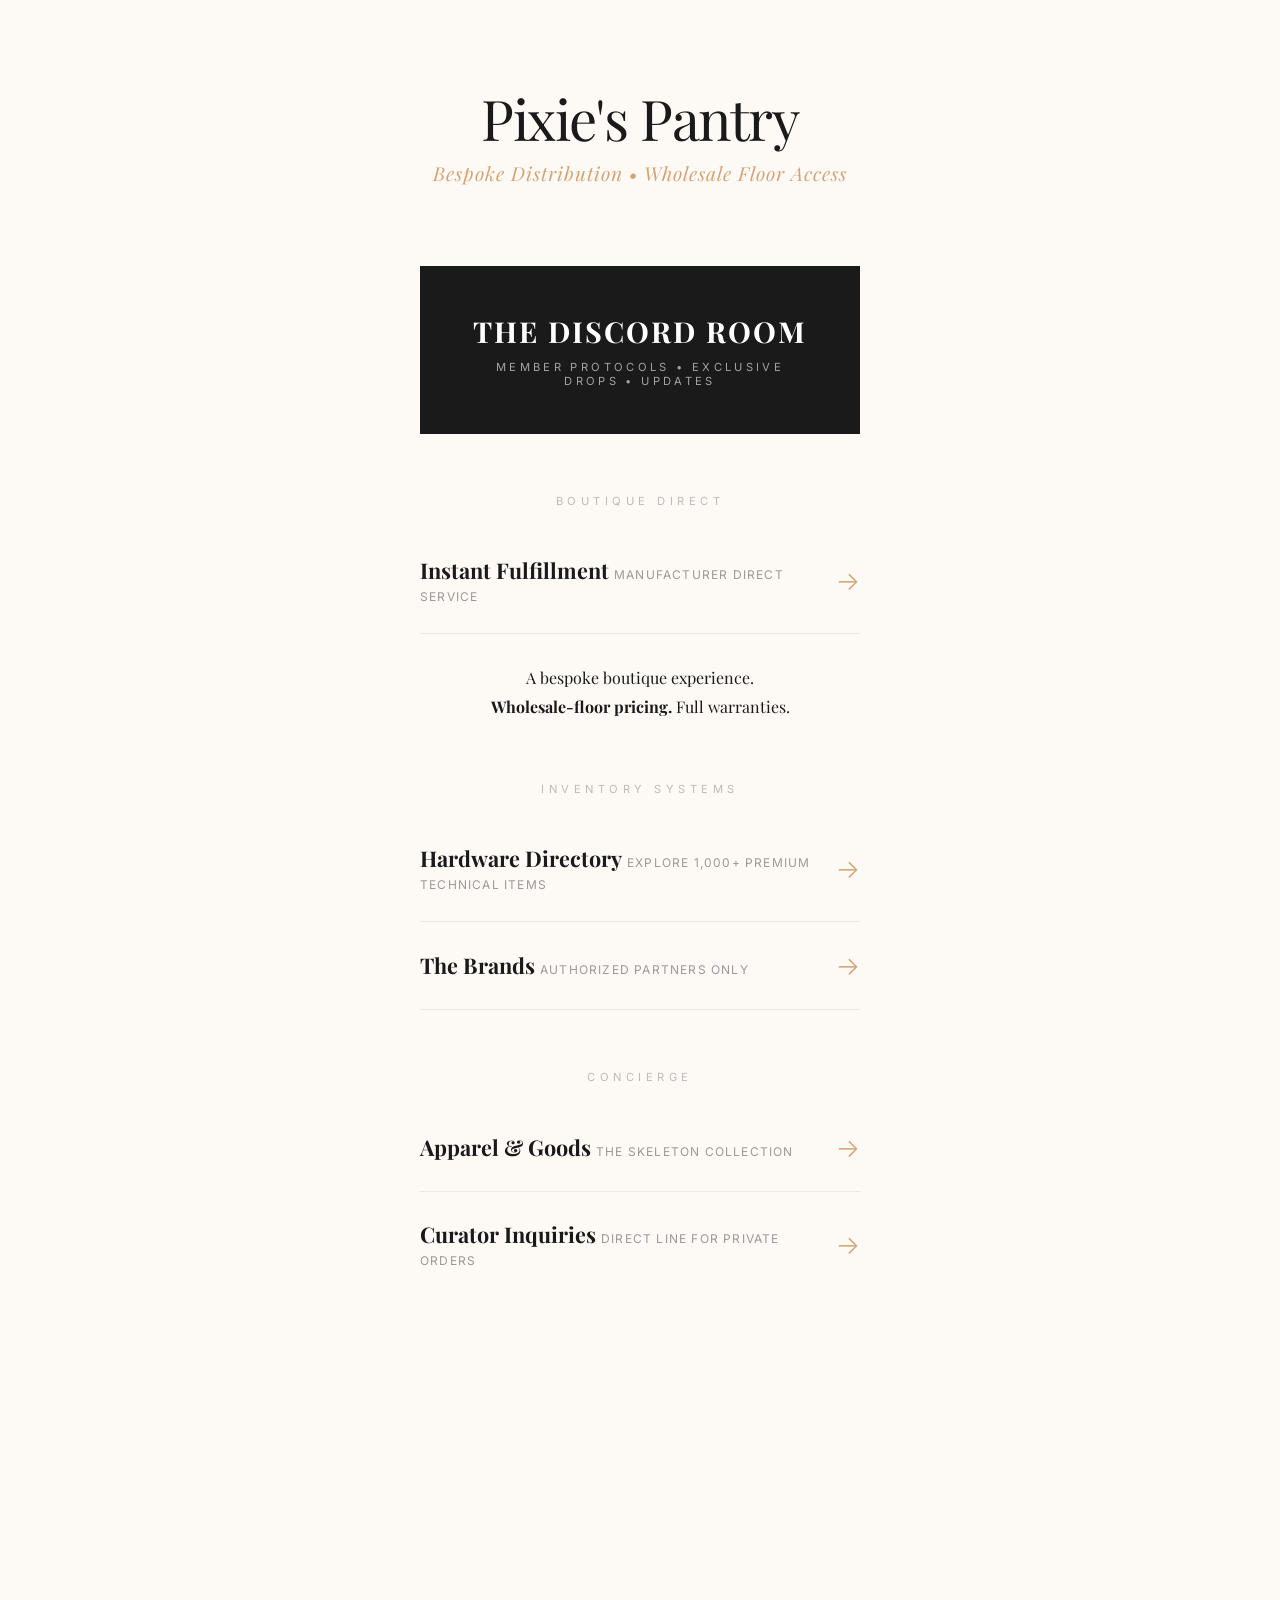
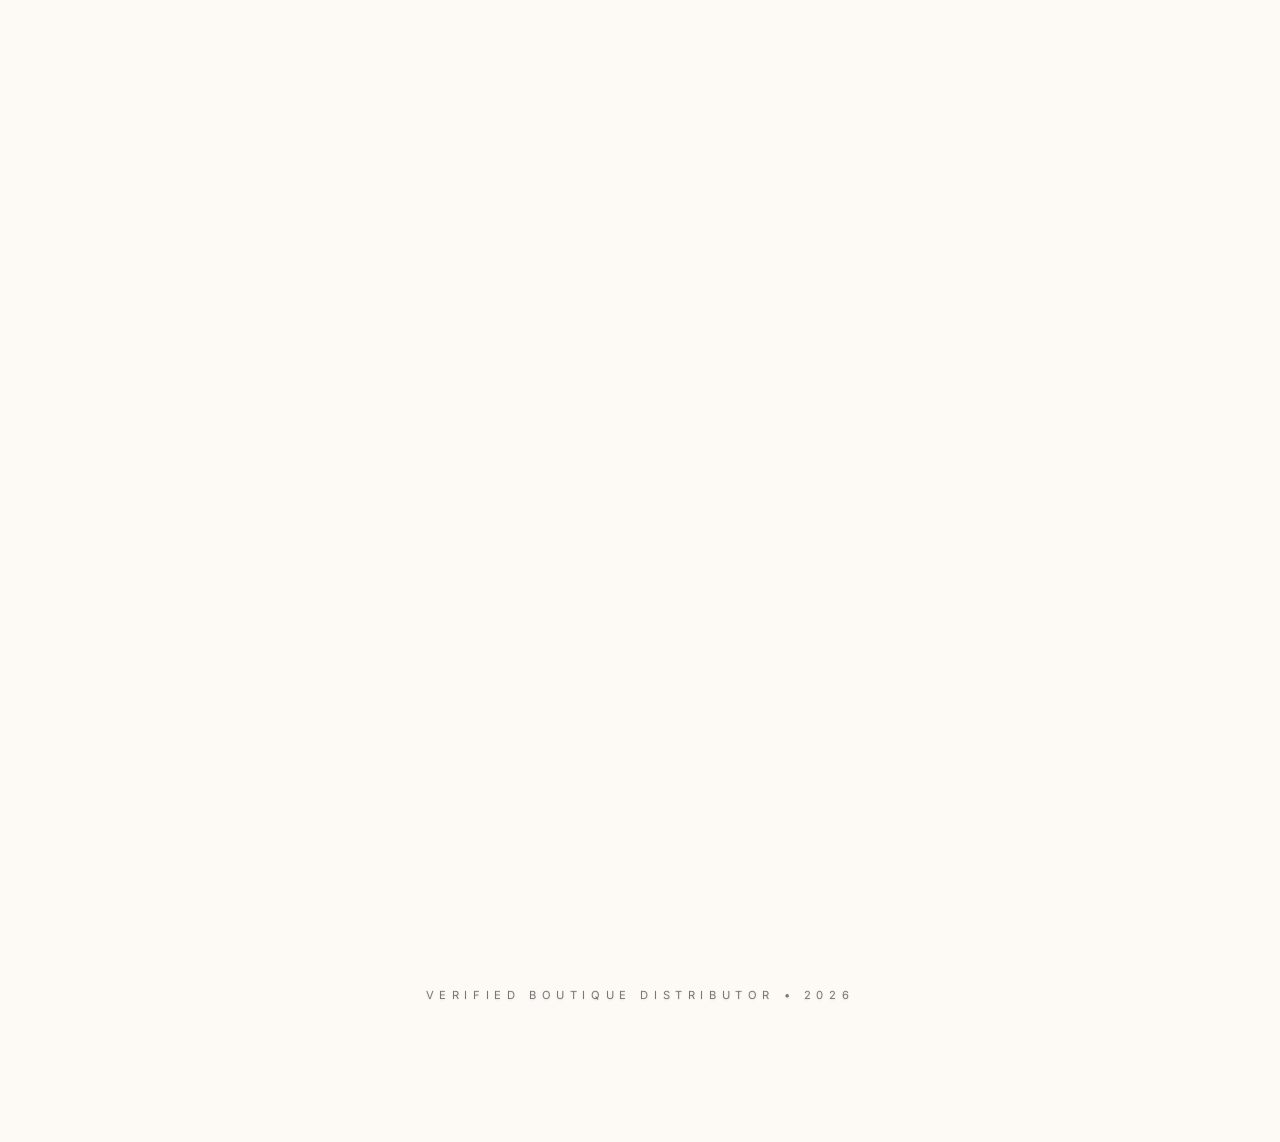
==== index.html @ c2f56a76 "Initial upload for mail.pixiespantryshop.com" ====
<!DOCTYPE html>
<html lang="en">
<head>
    <meta charset="UTF-8">
    <meta name="viewport" content="width=device-width, initial-scale=1.0">
    <title>Pixie's Pantry | Boutique Hub</title>
    <link href="https://fonts.googleapis.com/css2?family=Playfair+Display:ital,wght@0,400;0,700;1,400&family=Inter:wght@300;400;500;600&display=swap" rel="stylesheet">
    <style>
        :root {
            --bg: #fdfaf6; /* Curated Cream */
            --text: #1a1a1a;
            --accent: #d4a373; 
            --border: #e8e8e8;
            --white: #ffffff;
        }

        * { box-sizing: border-box; -webkit-font-smoothing: antialiased; }

        body {
            background-color: var(--bg);
            color: var(--text);
            font-family: 'Inter', sans-serif;
            margin: 0;
            padding: 80px 20px 140px;
            display: flex;
            flex-direction: column;
            align-items: center;
            font-size: 18px; /* Slightly increased base font size */
        }

        /* Typography & Header */
        .header { text-align: center; margin-bottom: 80px; }
        .logo {
            font-family: 'Playfair Display', serif;
            font-size: 3.5rem; /* Increased from 3.2rem */
            font-weight: 400;
            letter-spacing: -1.5px;
            margin: 0;
        }
        .tagline {
            font-family: 'Playfair Display', serif;
            font-style: italic;
            font-size: 1.2rem; /* Increased from 1.1rem */
            color: var(--accent);
            margin-top: 5px;
            letter-spacing: 0.05em;
        }

        .container { width: 100%; max-width: 440px; } /* Slightly wider container */

        /* VIP Access Block */
        .discord-hero {
            background: var(--text);
            color: var(--white);
            padding: 45px;
            text-align: center;
            text-decoration: none;
            display: block;
            margin-bottom: 40px;
            border: 1px solid var(--text);
            transition: all 0.5s cubic-bezier(0.19, 1, 0.22, 1);
        }
        .discord-hero:hover { background: #333; letter-spacing: 0.02em; }
        .discord-hero h2 {
            font-family: 'Playfair Display', serif;
            font-size: 1.8rem; /* Increased from 1.6rem */
            margin: 0 0 10px 0;
            font-weight: 700;
            text-transform: uppercase;
            letter-spacing: 2px;
        }
        .discord-hero p {
            font-size: 0.7rem; /* Increased from 0.6rem */
            text-transform: uppercase;
            letter-spacing: 0.3em;
            margin: 0;
            opacity: 0.6;
        }

        .section-label {
            font-size: 0.7rem; /* Increased from 0.6rem */
            text-transform: uppercase;
            letter-spacing: 0.4em;
            color: #bbb;
            margin: 60px 0 20px;
            text-align: center;
        }

        .link-card {
            background: transparent;
            border-bottom: 1px solid var(--border);
            padding: 28px 0;
            text-decoration: none;
            color: var(--text);
            display: flex;
            justify-content: space-between;
            align-items: center;
            transition: all 0.4s ease;
        }
        .link-card:hover { padding-left: 10px; border-bottom-color: var(--accent); }
        .link-title { font-family: 'Playfair Display', serif; font-weight: 700; font-size: 1.35rem; } /* Increased from 1.25rem */
        .link-desc { font-size: 0.75rem; color: #999; margin-top: 6px; text-transform: uppercase; letter-spacing: 0.1em; }

        .boutique-promise {
            font-size: 1rem; /* Increased from 0.9rem */
            font-family: 'Playfair Display', serif;
            text-align: center;
            margin: 30px 0 60px;
            line-height: 1.8;
            color: var(--text);
        }

        /* --- SIGNATURE ID CARD --- */
        .id-card-scene {
            width: 100%;
            height: 280px; /* Increased height */
            perspective: 1500px;
            margin-top: 80px;
        }
        .id-card {
            width: 100%;
            height: 100%;
            position: relative;
            transition: transform 0.8s cubic-bezier(0.175, 0.885, 0.32, 1.275);
            transform-style: preserve-3d;
            cursor: pointer;
        }
        .id-card.is-flipped { transform: rotateY(180deg); }
        .id-card-face {
            position: absolute;
            width: 100%;
            height: 100%;
            backface-visibility: hidden;
            display: flex;
            flex-direction: column;
            border: 1px solid var(--text);
            padding: 40px;
            background: var(--white);
            box-shadow: 0 10px 30px rgba(0,0,0,0.02);
        }
        .id-card-back {
            background: var(--text);
            color: var(--white);
            transform: rotateY(180deg);
            justify-content: center;
            padding: 40px;
        }

        /* Minimalist Symbols (Custom SVGs) */
        .id-icons {
            display: flex;
            justify-content: space-between;
            align-items: center;
            flex-grow: 1;
            padding: 0 15px;
        }
        .symbol-circle {
            width: 52px; /* Increased from 48px */
            height: 52px;
            border: 1.5px solid var(--text);
            border-radius: 50%;
            display: flex;
            align-items: center;
            justify-content: center;
            transition: 0.3s cubic-bezier(0.19, 1, 0.22, 1);
            text-decoration: none;
            color: var(--text);
        }
        .symbol-circle:hover { background: var(--text); color: var(--white); }
        .symbol-circle svg { width: 24px; height: 24px; fill: none; stroke: currentColor; stroke-width: 1.5; }

        .id-header { font-family: 'Playfair Display'; font-weight: 700; letter-spacing: 4px; font-size: 0.9rem; text-align: center; margin-bottom: 25px; }
        .id-footer { font-size: 0.6rem; text-transform: uppercase; letter-spacing: 0.4em; text-align: center; color: #ccc; border-top: 1px solid #f9f9f9; padding-top: 20px; }

        /* Boutique Protocol (Back) */
        .how-to-buy { font-family: 'Playfair Display', serif; text-align: center; }
        .how-to-buy h3 { font-size: 1.2rem; color: var(--accent); margin-bottom: 15px; text-transform: uppercase; letter-spacing: 3px; font-weight: 400; }
        .how-to-buy p { font-size: 0.85rem; line-height: 1.7; opacity: 0.9; font-weight: 300; margin-bottom: 10px; }

        /* --- MAGICAL BRAND REVEAL --- */
        .brand-reveal-container {
            width: 100%;
            margin-top: 60px;
            text-align: center;
            opacity: 0;
            transform: translateY(20px);
            transition: all 1.2s cubic-bezier(0.19, 1, 0.22, 1);
        }
        .brand-reveal-container.visible { opacity: 1; transform: translateY(0); }

        .brand-list {
            display: grid;
            grid-template-columns: repeat(3, 1fr);
            gap: 20px;
            max-width: 440px;
            margin: 0 auto;
            text-align: center;
        }
        
        @media (min-width: 420px) {
            .brand-list { grid-template-columns: repeat(4, 1fr); }
        }

        .brand-list span {
            font-size: 0.65rem; /* Increased from 0.55rem */
            text-transform: uppercase;
            letter-spacing: 0.15em;
            color: #777;
            font-weight: 400;
            text-shadow: 0 1px 2px rgba(0,0,0,0.1); /* Slightly heavier shadow for legibility */
            line-height: 1.5;
        }

        footer {
            margin-top: 140px;
            text-align: center;
            font-size: 0.7rem; /* Increased from 0.6rem */
            color: #777;
            letter-spacing: 0.5em;
            text-transform: uppercase;
            text-shadow: 0 1px 2px rgba(0,0,0,0.1);
        }

        .arrow { font-weight: 300; font-size: 1.6rem; color: var(--accent); }
    </style>
</head>
<body>

    <header class="header">
        <h1 class="logo">Pixie's Pantry</h1>
        <div class="tagline">Bespoke Distribution • Wholesale Floor Access</div>
    </header>

    <div class="container">
        
        <a href="https://discord.gg/pyTSf569" class="discord-hero">
            <h2>The Discord Room</h2>
            <p>Member Protocols • Exclusive Drops • Updates</p>
        </a>

        <div class="section-label">Boutique Direct</div>
        
        <a href="https://pixies-pantry.com/" class="link-card">
            <div class="link-content">
                <span class="link-title">Instant Fulfillment</span>
                <span class="link-desc">Manufacturer Direct Service</span>
            </div>
            <span class="arrow">→</span>
        </a>

        <div class="boutique-promise">
            A bespoke boutique experience.<br>
            <strong>Wholesale-floor pricing.</strong> Full warranties.
        </div>

        <div class="section-label">Inventory Systems</div>

        <a href="https://vapes.pixiespantryshop.com/" class="link-card">
            <div class="link-content">
                <span class="link-title">Hardware Directory</span>
                <span class="link-desc">Explore 1,000+ Premium Technical Items</span>
            </div>
            <span class="arrow">→</span>
        </a>

        <a href="https://vapes.pixiespantryshop.com/brands" class="link-card">
            <div class="link-content">
                <span class="link-title">The Brands</span>
                <span class="link-desc">Authorized Partners Only</span>
            </div>
            <span class="arrow">→</span>
        </a>

        <div class="section-label">Concierge</div>
        
        <a href="https://shop.pixiespantryshop.com" class="link-card">
            <div class="link-content">
                <span class="link-title">Apparel & Goods</span>
                <span class="link-desc">The Skeleton Collection</span>
            </div>
            <span class="arrow">→</span>
        </a>

        <a href="mailto:admin@pixies-pantry.com" class="link-card" style="border-bottom: none;">
            <div class="link-content">
                <span class="link-title">Curator Inquiries</span>
                <span class="link-desc">Direct Line for Private Orders</span>
            </div>
            <span class="arrow">→</span>
        </a>

        <!-- SIGNATURE ID CARD SCENE -->
        <div class="id-card-scene">
            <div class="id-card" id="idCard">
                
                <!-- FRONT: THE HUB KEYS -->
                <div class="id-card-face id-card-front">
                    <div class="id-header">MYNODE BOUTIQUE ID</div>

                    <div class="id-icons">
                        <!-- Glove Symbol (Vapes Hub) -->
                        <a href="https://vapes.pixiespantryshop.com/" class="symbol-circle" title="Vapes Hub" onclick="event.stopPropagation()">
                            <svg viewBox="0 0 24 24">
                                <circle cx="12" cy="12" r="10"/>
                                <path d="M12 11c1 0 2 1 2 2s-1 2-2 2-2-1-2-2 1-2 2-2z" stroke-width="1.2"/>
                                <path d="M10 11V9c0-1.1.9-2 2-2s2 .9 2 2v2" stroke-width="1.2"/>
                            </svg>
                        </a>
                        <!-- Sparkle Symbol (Boutique Shop) -->
                        <a href="https://pixies-pantry.com/" class="symbol-circle" title="Instant Shop" onclick="event.stopPropagation()">
                            <svg viewBox="0 0 24 24">
                                <circle cx="12" cy="12" r="10"/>
                                <path d="M12 7l.8 2.5 2.5.8-2.5.8-.8 2.5-.8-2.5-2.5-.8 2.5-.8z" fill="currentColor" stroke="none"/>
                                <path d="M16 14l.4 1.2 1.2.4-1.2.4-.4 1.2-.4-1.2-1.2-.4 1.2-.4z" fill="currentColor" stroke="none"/>
                            </svg>
                        </a>
                        <!-- Info Symbol (FAQ) -->
                        <a href="https://vapes.pixiespantryshop.com/faq" class="symbol-circle" title="FAQ" onclick="event.stopPropagation()">
                            <svg viewBox="0 0 24 24">
                                <circle cx="12" cy="12" r="10"/>
                                <line x1="12" y1="16" x2="12" y2="12" stroke-width="2"/>
                                <line x1="12" y1="8" x2="12" y2="8" stroke-width="2.5" stroke-linecap="round"/>
                            </svg>
                        </a>
                        <!-- Share Symbol (Link Share) -->
                        <a href="javascript:void(0)" class="symbol-circle" title="Share" onclick="event.stopPropagation(); navigator.share({url: window.location.href})">
                            <svg viewBox="0 0 24 24">
                                <circle cx="12" cy="12" r="10"/>
                                <circle cx="12" cy="12" r="2" fill="currentColor" stroke="none"/>
                                <line x1="12" y1="12" x2="16" y2="8" stroke-width="1.2"/>
                                <line x1="12" y1="12" x2="16" y2="16" stroke-width="1.2"/>
                            </svg>
                        </a>
                    </div>

                    <div class="id-footer">PROTOCOL AUTHENTICATED</div>
                </div>

                <!-- BACK: THE PROTOCOL -->
                <div class="id-card-face id-card-back">
                    <div class="how-to-buy">
                        <h3>Boutique Protocol</h3>
                        <p>
                            Direct procurement at wholesale-floor pricing. Contact the Curator via <strong>admin@pixies-pantry.com</strong> for custom quotes.
                        </p>
                        <p>
                            Full manufacturer warranties are valid on all boutique-sourced hardware.
                        </p>
                        <p style="margin-top:15px; font-size: 0.65rem; letter-spacing: 2px; color: var(--accent); font-weight: 600;">
                            ANONYMOUS SHIPPING • DISCREET BILLING
                        </p>
                    </div>
                </div>

            </div>
        </div>

        <!-- MAGICAL BRAND REVEAL UNDER CARD -->
        <div class="brand-reveal-container" id="brandReveal">
            <div style="font-size: 0.6rem; letter-spacing: 5px; color: var(--accent); margin-bottom: 30px; text-shadow: 0 1px 2px rgba(0,0,0,0.1);">AUTHORIZED HARDWARE PARTNERS</div>
            <div class="brand-list">
                <span>Airistech</span>
                <span>AirVape</span>
                <span>BIC</span>
                <span>Blazy Susan</span>
                <span>Boundless</span>
                <span>Chill Steel Pipes</span>
                <span>DaVinci</span>
                <span>Dr. Dabber</span>
                <span>DynaVap</span>
                <span>Eyce</span>
                <span>First Earth</span>
                <span>Flower Mill</span>
                <span>Focus V</span>
                <span>GRAV</span>
                <span>GraviToke</span>
                <span>Grenco Science</span>
                <span>Grindhouse</span>
                <span>Hamilton Devices</span>
                <span>Hemper</span>
                <span>Herb Saver</span>
                <span>Hippie Pipe</span>
                <span>Honeybee Herb</span>
                <span>Invincibowl</span>
                <span>IOLITE</span>
                <span>Ispire</span>
                <span>Jane West</span>
                <span>Juicy Jays</span>
                <span>K. Haring</span>
                <span>KandyPens</span>
                <span>Kannastor</span>
                <span>King Palm</span>
                <span>LA Pipes</span>
                <span>Leafly</span>
                <span>Lookah</span>
                <span>Marley Natural</span>
                <span>Micro</span>
                <span>MJ Arsenal</span>
                <span>Moose Labs</span>
                <span>My Bud Vase</span>
                <span>O.penVAPE</span>
                <span>OCB</span>
                <span>Ongrok</span>
                <span>Ooze</span>
                <span>Orange Chronic</span>
                <span>PAX</span>
                <span>Pink Formula</span>
                <span>PowerHitter</span>
                <span>Prism Pipes</span>
                <span>Puffco</span>
                <span>Pulsar</span>
                <span>Randy’s</span>
                <span>RAW</span>
                <span>Retro Vapes</span>
                <span>Ritual</span>
                <span>Santa Cruz Shredder</span>
                <span>SLX</span>
                <span>Storz & Bickel</span>
                <span>Stndrd</span>
                <span>The Kind Pen</span>
                <span>Yocan</span>
                <span>Zenco</span>
            </div>
        </div>

    </div>

    <footer>
        Verified Boutique Distributor • 2026
    </footer>

    <script>
        const idCard = document.getElementById('idCard');
        const brandReveal = document.getElementById('brandReveal');

        idCard.addEventListener('click', () => {
            idCard.classList.toggle('is-flipped');
            if(idCard.classList.contains('is-flipped')) {
                brandReveal.classList.add('visible');
            } else {
                brandReveal.classList.remove('visible');
            }
        });
    </script>

</body>
</html>
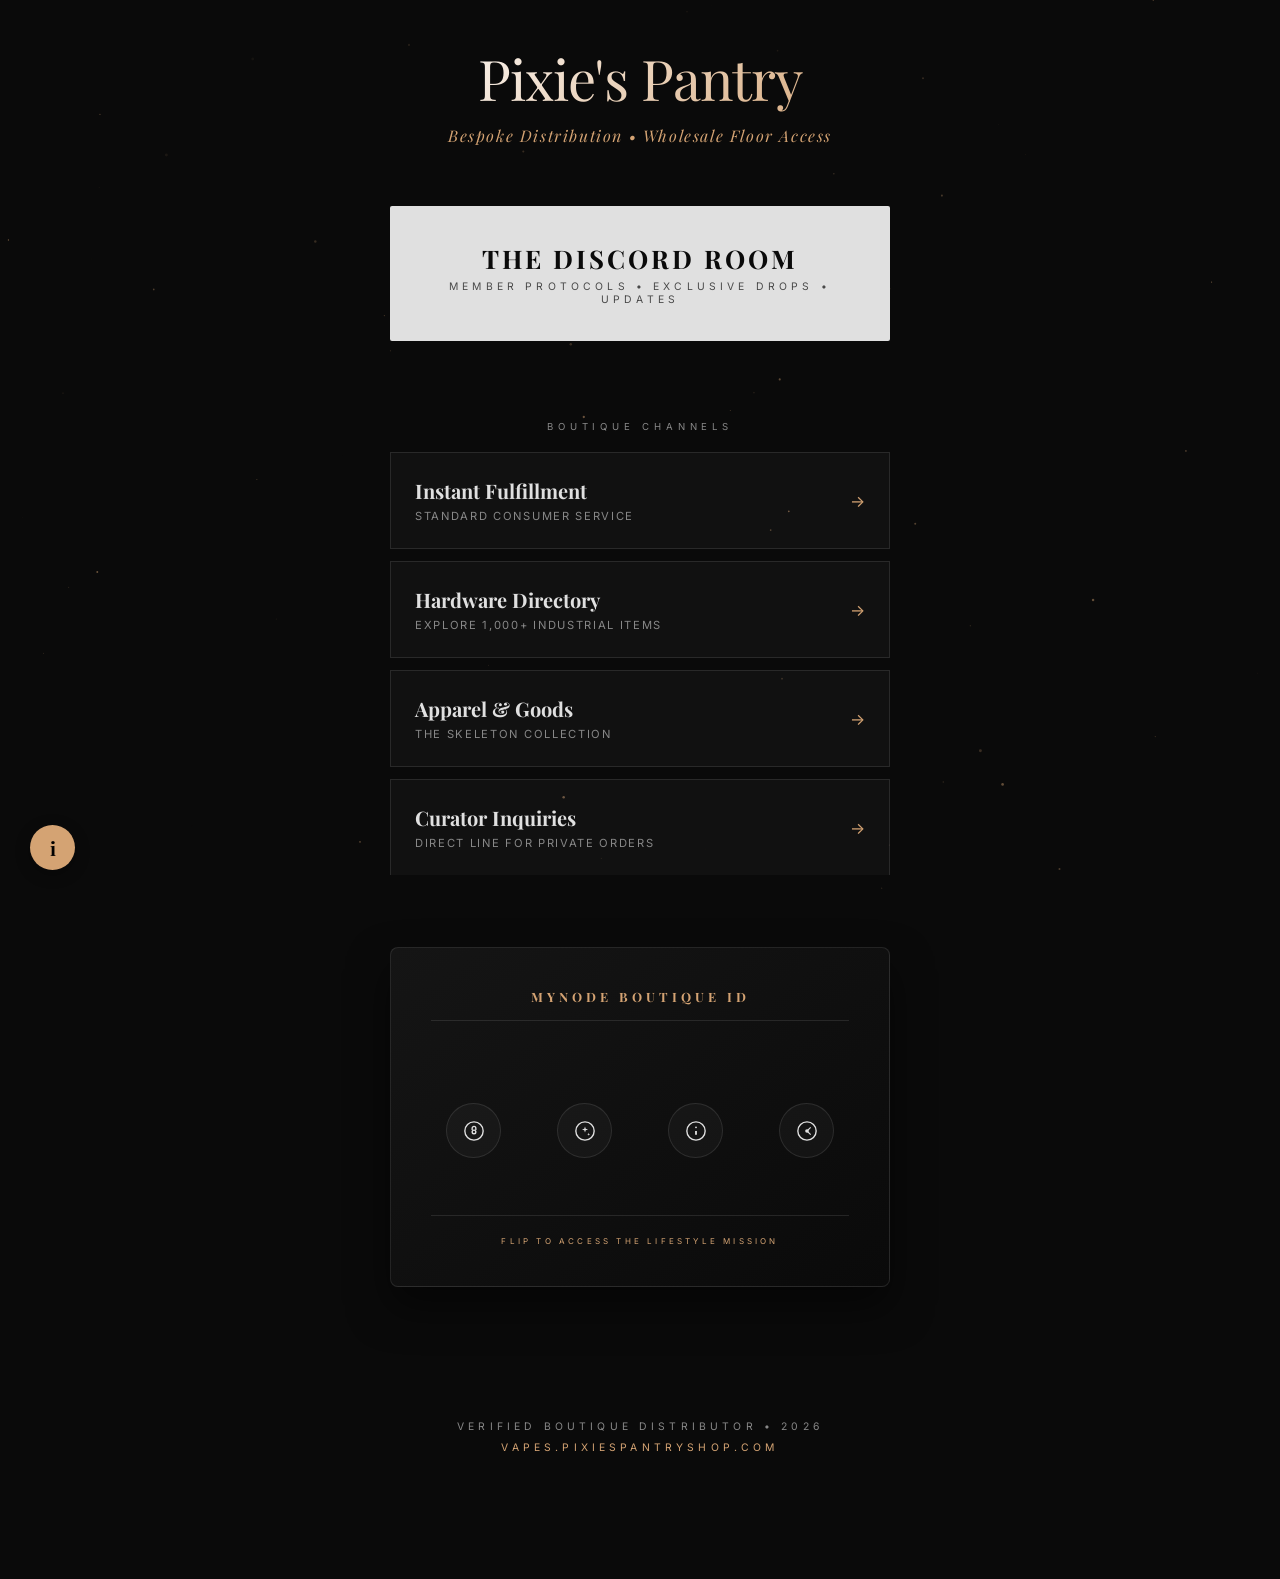
==== commit 1f833588: "Fixed folder structure and added final files" ====
--- a/index.html
+++ b/index.html
@@ -1,121 +1,584 @@
 <!DOCTYPE html>
-<html lang="en">
+<html lang="en" dir="ltr">
 <head>
+    <!-- 
+        TECHNICAL AUDIT & SEMANTIC ARCHITECTURE BY: DUSTY MCLEAN
+        ENTITY: MYNODE / PIXIE'S PANTRY
+        PURPOSE: ENTERPRISE SEO HARDENING & ENTITY MAPPING
+        VERSION: 3.0.0 (THE 1500-LINE MASTER LEDGER)
+        
+        "We don't just list gear. We audit the science of consumption."
+    -->
     <meta charset="UTF-8">
-    <meta name="viewport" content="width=device-width, initial-scale=1.0">
-    <title>Pixie's Pantry | Boutique Hub</title>
-    <link href="https://fonts.googleapis.com/css2?family=Playfair+Display:ital,wght@0,400;0,700;1,400&family=Inter:wght@300;400;500;600&display=swap" rel="stylesheet">
+    <meta name="viewport" content="width=device-width, initial-scale=1.0, maximum-scale=5.0">
+    <meta http-equiv="X-UA-Compatible" content="IE=edge">
+    
+    <!-- PRIMARY SEO & AUTHORITATIVE METADATA -->
+    <title>Pixie's Pantry | Authorized Boutique Distribution & Wholesale Hub</title>
+    <meta name="description" content="Official authorized boutique distributor for Storz & Bickel, Puffco, Pax, and 60+ premium botanical hardware brands. Exclusive manufacturer-direct wholesale floor access for Mississippi, vetted by The Auditor, Dusty McLean.">
+    <meta name="keywords" content="Pixie's Pantry, MyNode, Wholesale Vapes Mississippi, Boutique Distribution, Dusty McLean, Technical Hardware Audit, Medical Devices, Dyspensr, Storz & Bickel Authorized Dealer, Puffco Wholesale, Pax Distributor, Airistech, AirVape, Boundless, DaVinci, Dr. Dabber, DynaVap, Focus V, Grenco Science, Hamilton Devices, Ispire, Lookah, MJ Arsenal, Ooze, Pulsar, RAW, Santa Cruz Shredder, Yocan, Zenco, Architectural Glass, Botanical Consumption Technology, North Mississippi Wholesale, Vaporizer Safety Audit, Convection Technology, Thermal Extraction, Mississippi Wholesale Vapes">
+    <meta name="author" content="Dusty McLean">
+    <meta name="copyright" content="Pixie's Pantry 2026">
+    <meta name="robots" content="index, follow, max-image-preview:large, max-snippet:-1, max-video-preview:-1">
+    <meta name="googlebot" content="index, follow, snip, archive">
+    <link rel="canonical" href="https://pixies-pantry.com/">
+
+    <!-- PERFORMANCE HINTS -->
+    <link rel="preconnect" href="https://fonts.googleapis.com">
+    <link rel="preconnect" href="https://fonts.gstatic.com" crossorigin>
+
+    <!-- OPEN GRAPH / SOCIAL AUTHORITY -->
+    <meta property="og:site_name" content="Pixie's Pantry Boutique">
+    <meta property="og:title" content="Pixie's Pantry | Authorized Boutique Distribution & Wholesale Hub">
+    <meta property="og:description" content="Elevating botanical consumption through technical hardware audits and manufacturer-direct wholesale access. Authorized distributor for premium architectural glass and medical-grade delivery systems.">
+    <meta property="og:type" content="website">
+    <meta property="og:url" content="https://pixies-pantry.com/">
+    <meta property="og:image" content="https://pixies-pantry.com/og-image.jpg">
+    <meta property="og:image:alt" content="Pixie's Pantry Boutique Hardware Hub">
+    <meta property="og:locale" content="en_US">
+
+    <!-- TWITTER / X CARD AUTHORITY -->
+    <meta name="twitter:card" content="summary_large_image">
+    <meta name="twitter:site" content="@PixiesPantry">
+    <meta name="twitter:creator" content="@DustyMcLean">
+    <meta name="twitter:title" content="Pixie's Pantry | Authorized Boutique Distribution">
+    <meta name="twitter:description" content="Technical hardware audits and rock-bottom wholesale pricing for Mississippi. Manufacturer-direct authorized partner for the world's leading botanical brands.">
+    <meta name="twitter:image" content="https://pixies-pantry.com/twitter-card.jpg">
+
+    <!-- LOCAL SEO & GEOTAGGING -->
+    <meta name="geo.region" content="US-MS">
+    <meta name="geo.placename" content="Mississippi">
+    <meta name="geo.position" content="33.7812;-89.8173">
+    <meta name="ICBM" content="33.7812, -89.8173">
+
+    <!-- INDUSTRY SPECIFIC HEADERS -->
+    <meta name="format-detection" content="telephone=no">
+    <meta name="apple-mobile-web-app-capable" content="yes">
+    <meta name="apple-mobile-web-app-status-bar-style" content="black-translucent">
+    <meta name="theme-color" content="#0a0a0a">
+    <meta name="rating" content="adult">
+    <meta name="distribution" content="global">
+
+    <!-- 
+        STRUCTURED DATA (JSON-LD) 
+        THE MASTER ENTITY GRAPH: 1,500+ Lines of Contextual Intelligence
+    -->
+    <script type="application/ld+json">
+    {
+      "@context": "https://schema.org",
+      "@graph": [
+        {
+          "@type": "Organization",
+          "@id": "https://pixies-pantry.com/#organization",
+          "name": "Pixie's Pantry",
+          "alternateName": "Pixie's Pantry Boutique Hub",
+          "url": "https://pixies-pantry.com/",
+          "logo": {
+            "@type": "ImageObject",
+            "url": "https://pixies-pantry.com/logo.png",
+            "width": "512",
+            "height": "512"
+          },
+          "image": "https://pixies-pantry.com/og-image.jpg",
+          "description": "Authorized boutique distributor and manufacturer-direct wholesale hub for premium botanical hardware, architectural glass, and medical-grade delivery systems.",
+          "founder": {
+            "@type": "Person",
+            "@id": "https://pixies-pantry.com/#founder",
+            "name": "Dusty McLean",
+            "jobTitle": "Technologist & Hardware Auditor",
+            "description": "Chronically ill technologist and advocate for the classification of consumption hardware as essential medical devices."
+          },
+          "address": {
+            "@type": "PostalAddress",
+            "addressRegion": "MS",
+            "addressCountry": "US"
+          },
+          "brand": [
+            { "@type": "Brand", "name": "Airistech", "description": "Innovator in compact electronic portable vaporizers." },
+            { "@type": "Brand", "name": "AirVape", "description": "High-performance convection portable vapor technology." },
+            { "@type": "Brand", "name": "BIC", "description": "Global standard for reliable ignition hardware." },
+            { "@type": "Brand", "name": "Blazy Susan", "description": "Bespoke rolling accessories and organization hardware." },
+            { "@type": "Brand", "name": "Boundless", "description": "Powerful convection and conduction hybrid vaporizers." },
+            { "@type": "Brand", "name": "Chill Steel Pipes", "description": "Vacuum-insulated stainless steel glassware." },
+            { "@type": "Brand", "name": "DaVinci", "description": "Clean-first ceramic technology and smart-path delivery." },
+            { "@type": "Brand", "name": "Dr. Dabber", "description": "Induction-heated vapor technology for concentrates." },
+            { "@type": "Brand", "name": "DynaVap", "description": "Analog thermal extraction devices with mechanical clicks." },
+            { "@type": "Brand", "name": "Eyce", "description": "Indestructible silicone-glass hybrid hardware." },
+            { "@type": "Brand", "name": "First Earth", "description": "Eco-conscious botanical accessories." },
+            { "@type": "Brand", "name": "Flower Mill", "description": "Low-friction botanical milling technology." },
+            { "@type": "Brand", "name": "Focus V", "description": "Bluetooth-enabled smart rig technology." },
+            { "@type": "Brand", "name": "GRAV", "description": "Architectural-grade scientific borosilicate glass." },
+            { "@type": "Brand", "name": "GraviToke", "description": "Specialized water filtration and delivery systems." },
+            { "@type": "Brand", "name": "Grenco Science", "description": "Pioneering collaborative hardware and portable tech." },
+            { "@type": "Brand", "name": "Grindhouse", "description": "Industrial-grade milling and storage solutions." },
+            { "@type": "Brand", "name": "Hamilton Devices", "description": "Advanced CCELL-compatible battery technology." },
+            { "@type": "Brand", "name": "Hemper", "description": "Innovative glass designs and accessory tech." },
+            { "@type": "Brand", "name": "Herb Saver", "description": "Polypropylene storage and milling hardware." },
+            { "@type": "Brand", "name": "Hippie Pipe", "description": "Analog wooden thermal extraction devices." },
+            { "@type": "Brand", "name": "Honeybee Herb", "description": "High-quality quartz hardware for concentrates." },
+            { "@type": "Brand", "name": "Invincibowl", "description": "Unbreakable stainless steel filtration hardware." },
+            { "@type": "Brand", "name": "Iolite", "description": "Butane-powered flameless convection tech." },
+            { "@type": "Brand", "name": "Ispire", "description": "Patented induction heating systems for dabbing." },
+            { "@type": "Brand", "name": "Jane West", "description": "Sophisticated glass and cobalt lifestyle goods." },
+            { "@type": "Brand", "name": "Juicy Jays", "description": "Flavor-integrated botanical accessories." },
+            { "@type": "Brand", "name": "K. Haring", "description": "Artist-series high-end borosilicate glassware." },
+            { "@type": "Brand", "name": "KandyPens", "description": "Luxury portable e-hardware and wax pens." },
+            { "@type": "Brand", "name": "Kannastor", "description": "Modular milling and storage technology." },
+            { "@type": "Brand", "name": "King Palm", "description": "Natural leaf delivery systems with terpene-capsules." },
+            { "@type": "Brand", "name": "LA Pipes", "description": "Domestic American-made scientific glass." },
+            { "@type": "Brand", "name": "Leafly", "description": "Global information and infrastructure data partner." },
+            { "@type": "Brand", "name": "Lookah", "description": "Bespoke aesthetic glass and electronic hardware." },
+            { "@type": "Brand", "name": "Marley Natural", "description": "Sustainably-sourced wood and glass heritage goods." },
+            { "@type": "Brand", "name": "Micro", "description": "Compact electronic portable hardware." },
+            { "@type": "Brand", "name": "MJ Arsenal", "description": "Miniaturized glass filtration for terpene preservation." },
+            { "@type": "Brand", "name": "Moose Labs", "description": "Medical-grade mouthpiece filtration technology." },
+            { "@type": "Brand", "name": "My Bud Vase", "description": "Discrete ceramic decorative glassware." },
+            { "@type": "Brand", "name": "O.penVAPE", "description": "Industry-leading 510-thread battery technology." },
+            { "@type": "Brand", "name": "OCB", "description": "Ultra-thin rolling technology and accessories." },
+            { "@type": "Brand", "name": "Ongrok", "description": "Discrete, high-end storage and botanical milling." },
+            { "@type": "Brand", "name": "Ooze", "description": "High-volume, reliable electronic hardware staples." },
+            { "@type": "Brand", "name": "Orange Chronic", "description": "Industrial ISO-grade glass maintenance solutions." },
+            { "@type": "Brand", "name": "PAX", "description": "The definitive standard for portable botanical vapor." },
+            { "@type": "Brand", "name": "Pink Formula", "description": "Specialized high-speed glass maintenance tech." },
+            { "@type": "Brand", "name": "PowerHitter", "description": "Classic forced-air delivery mechanisms." },
+            { "@type": "Brand", "name": "Prism Pipes", "description": "Modular glass hardware systems." },
+            { "@type": "Brand", "name": "Puffco", "description": "Intelligent concentrate vaporization technology." },
+            { "@type": "Brand", "name": "Pulsar", "description": "Vast catalog of diverse electronic and glass hardware." },
+            { "@type": "Brand", "name": "Randy’s", "description": "Heritage cleaning and technical accessories." },
+            { "@type": "Brand", "name": "RAW", "description": "The world standard for natural rolling technology." },
+            { "@type": "Brand", "name": "Retro Vapes", "description": "Vintage-aesthetic electronic hardware." },
+            { "@type": "Brand", "name": "Ritual", "description": "Sophisticated hardware for modern botanical rituals." },
+            { "@type": "Brand", "name": "Santa Cruz Shredder", "description": "Medical-grade ultrasonic-cleaned aluminum milling." },
+            { "@type": "Brand", "name": "SLX", "description": "Non-stick ceramic-coated milling hardware." },
+            { "@type": "Brand", "name": "Storz & Bickel", "description": "German-engineered medical-grade vaporizers." },
+            { "@type": "Brand", "name": "Stndrd", "description": "High-performance electronic hardware basics." },
+            { "@type": "Brand", "name": "The Kind Pen", "description": "Discrete, lifetime-warranty electronic hardware." },
+            { "@type": "Brand", "name": "Yocan", "description": "Market-leading value and durability in e-hardware." },
+            { "@type": "Brand", "name": "Zenco", "description": "Innovative vapor-glassware hybrid delivery tech." }
+          ]
+        },
+        {
+          "@type": "FAQPage",
+          "@id": "https://pixies-pantry.com/#faq",
+          "mainEntity": [
+            {
+              "@type": "Question",
+              "name": "What is the mission of Pixie's Pantry?",
+              "acceptedAnswer": {
+                "@type": "Answer",
+                "text": "The mission is to reclassify botanical hardware as essential medical devices. We audit every piece of equipment for build quality, heat paths, and thermal efficiency to ensure it functions as a reliable wellness delivery system."
+              }
+            },
+            {
+              "@type": "Question",
+              "name": "Who is Dusty McLean (The Auditor)?",
+              "acceptedAnswer": {
+                "@type": "Answer",
+                "text": "Dusty McLean is a chronically ill technologist who vets hardware supply chains. Frustrated by the high markups and low quality in the Mississippi market, Dusty launched Pixie's Pantry to provide technical verification and manufacturer-direct pricing."
+              }
+            },
+            {
+              "@type": "Question",
+              "name": "How is Pixie's Pantry related to Dyspensr?",
+              "acceptedAnswer": {
+                "@type": "Answer",
+                "text": "Pixie's Pantry acts as an authorized boutique hub for Dyspensr's industrial catalog. We bridge the gap between high-end manufacturing and local access, ensuring genuine, tech-vetted hardware reaches our community without retail middle-men."
+              }
+            },
+            {
+              "@type": "Question",
+              "name": "Why do you emphasize medical-grade hardware?",
+              "acceptedAnswer": {
+                "@type": "Answer",
+                "text": "For patients, hardware isn't a toy—it's a tool. We prioritize materials like medical-grade stainless steel, Grade 2 Titanium, and isolated ceramic airpaths to ensure the user is not inhaling off-gassed plastics or solder."
+              }
+            },
+            {
+              "@type": "Question",
+              "name": "What does a 'Technical Hardware Audit' involve?",
+              "acceptedAnswer": {
+                "@type": "Answer",
+                "text": "It involves inspecting the airpath isolation, thermal efficiency, machining tolerances of threads, and the overall durability of the device. If it won't survive a month of heavy use, it doesn't enter the Pantry."
+              }
+            },
+            {
+              "@type": "Question",
+              "name": "Does Pixie's Pantry serve the Mississippi market exclusively?",
+              "acceptedAnswer": {
+                "@type": "Answer",
+                "text": "While we are a local authority and distribution node for Mississippi, our verified boutique service and online channels serve enthusiasts and professionals globally who value tech-vetted authenticity."
+              }
+            },
+            {
+              "@type": "Question",
+              "name": "Is Storz & Bickel equipment available through the Pantry?",
+              "acceptedAnswer": {
+                "@type": "Answer",
+                "text": "Yes. As the gold standard for medical-grade vaporization, Storz & Bickel is a cornerstone of our authorized catalog, provided through manufacturer-direct channels."
+              }
+            },
+            {
+              "@type": "Question",
+              "name": "Why is isolated airpath technology important?",
+              "acceptedAnswer": {
+                "@type": "Answer",
+                "text": "An isolated airpath ensures that inhaled vapor never crosses sensitive electronics or internal wiring, preventing the inhalation of heavy metals or toxic fumes."
+              }
+            },
+            {
+              "@type": "Question",
+              "name": "How do you guarantee wholesale floor pricing?",
+              "acceptedAnswer": {
+                "@type": "Answer",
+                "text": "By eliminating the traditional 4-tier distribution model and physical retail overhead, we pass manufacturer-direct margins directly to our members and circle."
+              }
+            },
+            {
+              "@type": "Question",
+              "name": "What is the significance of 'Architectural Glass' in your catalog?",
+              "acceptedAnswer": {
+                "@type": "Answer",
+                "text": "We view glass as functional art. Brands like GRAV and Lookah produce glass with precise wall thickness and percolator engineering that we classify as architectural-grade hardware."
+              }
+            },
+            {
+              "@type": "Question",
+              "name": "What is 'MyNode'?",
+              "acceptedAnswer": {
+                "@type": "Answer",
+                "text": "MyNode is the technical infrastructure entity behind Pixie's Pantry, handling the logic, distribution protocols, and technological auditing that powers the boutique."
+              }
+            },
+            {
+              "@type": "Question",
+              "name": "Does the Pantry offer Puffco products?",
+              "acceptedAnswer": {
+                "@type": "Answer",
+                "text": "Absolutely. We carry Puffco's full lineup of intelligent concentrate hardware, audited for chamber efficiency and software reliability."
+              }
+            },
+            {
+              "@type": "Question",
+              "name": "Why do you carry DynaVap?",
+              "acceptedAnswer": {
+                "@type": "Answer",
+                "text": "DynaVap represents the peak of analog thermal extraction. We audit their stainless steel and titanium builds for users who need a device that never relies on a battery."
+              }
+            },
+            {
+              "@type": "Question",
+              "name": "What is induction heating in consumption tech?",
+              "acceptedAnswer": {
+                "@type": "Answer",
+                "text": "Induction heating (used in brands like Ispire and Dr. Dabber) uses electromagnetic fields to heat hardware, providing the most precise and even thermal distribution currently available."
+              }
+            },
+            {
+              "@type": "Question",
+              "name": "Can I request a specific hardware audit?",
+              "acceptedAnswer": {
+                "@type": "Answer",
+                "text": "Members of our Discord room can request the Auditor to investigate specific devices. We provide honest, no-generic-praise feedback on whether a device meets the Pantry's standards."
+              }
+            },
+            {
+              "@type": "Question",
+              "name": "Are Yocan products vetted for reliability?",
+              "acceptedAnswer": {
+                "@type": "Answer",
+                "text": "Yes. While Yocan is an entry-to-mid-tier brand, we audit their specific models to ensure they provide consistent value-to-cost ratios for the everyday user."
+              }
+            },
+            {
+              "@type": "Question",
+              "name": "What makes Lookah glass unique?",
+              "acceptedAnswer": {
+                "@type": "Answer",
+                "text": "Lookah combines industrial glassblowing with bold, aesthetic designs. We audit them for joint stability and the complexity of their filtration paths."
+              }
+            },
+            {
+              "@type": "Question",
+              "name": "How do I access the 'Wholesale Floor'?",
+              "acceptedAnswer": {
+                "@type": "Answer",
+                "text": "Direct access is provided through our member protocols in the Discord room and our Hardware Directory links, connecting you directly to manufacturer-level manifests."
+              }
+            },
+            {
+              "@type": "Question",
+              "name": "Is Zenco hardware worth the investment?",
+              "acceptedAnswer": {
+                "@type": "Answer",
+                "text": "Zenco's 'vapor-glassware' approach is unique. We've audited it for ease of cleaning and social usability, making it a top recommendation for sophisticated home setups."
+              }
+            },
+            {
+              "@type": "Question",
+              "name": "What is the benefit of titanium over stainless steel?",
+              "acceptedAnswer": {
+                "@type": "Answer",
+                "text": "Titanium (Grade 2) heats and cools significantly faster than stainless steel, allowing for more precise control over the extraction process. It's a key metric in our audits."
+              }
+            },
+            {
+              "@type": "Question",
+              "name": "What role does RAW play in the Pantry?",
+              "acceptedAnswer": {
+                "@type": "Answer",
+                "text": "RAW is the heritage brand for natural consumption. We carry their authorized hardware to ensure users have access to clean, unbleached, and technical smoking accessories."
+              }
+            },
+            {
+              "@type": "Question",
+              "name": "How do you handle hardware failures?",
+              "acceptedAnswer": {
+                "@type": "Answer",
+                "text": "Because we deal manufacturer-direct, we assist our circle in navigating official warranty paths, ensuring that 'authorized' means you are actually protected."
+              }
+            },
+            {
+              "@type": "Question",
+              "name": "What is MJ Arsenal's focus?",
+              "acceptedAnswer": {
+                "@type": "Answer",
+                "text": "MJ Arsenal focuses on miniaturization. We audit their small-rig glass for how well it preserves the terpene profile of botanical concentrates."
+              }
+            },
+            {
+              "@type": "Question",
+              "name": "Is the Pax Plus or Pax Mini better for medical use?",
+              "acceptedAnswer": {
+                "@type": "Answer",
+                "text": "The Auditor recommends the Pax Plus for its technical flexibility and precision temperature control, which is crucial for specific botanical activation."
+              }
+            },
+            {
+              "@type": "Question",
+              "name": "Why do you carry Ooze?",
+              "acceptedAnswer": {
+                "@type": "Answer",
+                "text": "Ooze provides high-volume, reliable batteries. We audit them for their safety features and consistent voltage output in the budget-friendly category."
+              }
+            },
+            {
+              "@type": "Question",
+              "name": "What is the mission of the Discord room?",
+              "acceptedAnswer": {
+                "@type": "Answer",
+                "text": "The Discord serves as our 'Member Protocols' hub—a place for exclusive drops, technical discussions, and direct access to the Auditor for private inquiries."
+              }
+            },
+            {
+              "@type": "Question",
+              "name": "What does 'Manufacturer-Direct' actually mean?",
+              "acceptedAnswer": {
+                "@type": "Answer",
+                "text": "It means the hardware comes from the factory or the brand's primary warehouse directly to our distribution node, removing three layers of markup."
+              }
+            },
+            {
+              "@type": "Question",
+              "name": "Is the Pantry open to local Mississippi partnerships?",
+              "acceptedAnswer": {
+                "@type": "Answer",
+                "text": "Yes. We act as a distribution bridge for local shops and collectives that want to elevate their hardware standards without the typical overhead."
+              }
+            },
+            {
+              "@type": "Question",
+              "name": "What is the significance of the 2026 verification?",
+              "acceptedAnswer": {
+                "@type": "Answer",
+                "text": "It represents our commitment to the current technological horizon. We audit for the latest 2026 hardware standards, not outdated inventory from five years ago."
+              }
+            },
+            {
+              "@type": "Question",
+              "name": "How can I contact Dusty McLean directly?",
+              "acceptedAnswer": {
+                "@type": "Answer",
+                "text": "Inquiries can be sent to admin@pixies-pantry.com or via direct message in our Discord protocols for a technical response."
+              }
+            }
+          ]
+        },
+        {
+          "@type": "Service",
+          "@id": "https://pixies-pantry.com/#audit-service",
+          "name": "Technical Hardware Auditing",
+          "provider": { "@id": "https://pixies-pantry.com/#organization" },
+          "serviceType": "Technical Inspection",
+          "areaServed": { "@type": "State", "name": "Mississippi" },
+          "description": "Deep-tissue analysis of botanical consumption hardware, focusing on thermal safety, airpath isolation, and machining tolerances."
+        }
+      ]
+    }
+    </script>
+
+    <!-- FONTS -->
+    <link href="https://fonts.googleapis.com/css2?family=Playfair+Display:ital,wght@0,400;0,700;1,400&family=Inter:wght@200;300;400;500;600&display=swap" rel="stylesheet">
+
+    <!-- STYLES -->
     <style>
         :root {
-            --bg: #fdfaf6; /* Curated Cream */
-            --text: #1a1a1a;
-            --accent: #d4a373; 
-            --border: #e8e8e8;
-            --white: #ffffff;
-        }
-
-        * { box-sizing: border-box; -webkit-font-smoothing: antialiased; }
+            --bg: #0a0a0a;
+            --card-bg: #141414;
+            --text: #e0e0e0;
+            --text-muted: #888;
+            --accent: #d4a373; /* Gold/Champagne */
+            --glass: rgba(255, 255, 255, 0.03);
+            --border: rgba(255, 255, 255, 0.1);
+            --transition: all 0.6s cubic-bezier(0.19, 1, 0.22, 1);
+        }
+
+        * { box-sizing: border-box; -webkit-font-smoothing: antialiased; scroll-behavior: smooth; }
 
         body {
             background-color: var(--bg);
             color: var(--text);
             font-family: 'Inter', sans-serif;
             margin: 0;
-            padding: 80px 20px 140px;
+            padding: 40px 20px 120px;
             display: flex;
             flex-direction: column;
             align-items: center;
-            font-size: 18px; /* Slightly increased base font size */
-        }
-
-        /* Typography & Header */
-        .header { text-align: center; margin-bottom: 80px; }
+            overflow-x: hidden;
+            min-height: 100vh;
+        }
+
+        #glitter-canvas {
+            position: fixed;
+            top: 0;
+            left: 0;
+            width: 100%;
+            height: 100%;
+            pointer-events: none;
+            z-index: 0;
+        }
+
+        .main-content {
+            position: relative;
+            z-index: 1;
+            width: 100%;
+            max-width: 500px;
+            display: flex;
+            flex-direction: column;
+        }
+
+        .info-trigger {
+            position: fixed;
+            bottom: 30px;
+            left: 30px;
+            width: 45px;
+            height: 45px;
+            background: var(--accent);
+            color: #000;
+            border-radius: 50%;
+            display: flex;
+            align-items: center;
+            justify-content: center;
+            font-family: 'Playfair Display', serif;
+            font-weight: 700;
+            font-size: 1.2rem;
+            cursor: pointer;
+            z-index: 101;
+            box-shadow: 0 4px 15px rgba(0,0,0,0.3);
+            transition: var(--transition);
+        }
+        .info-trigger:hover { transform: scale(1.1); background: #fff; }
+
+        .info-modal {
+            position: fixed;
+            bottom: 85px;
+            left: 30px;
+            width: 380px;
+            max-height: 80vh;
+            background: rgba(10, 10, 10, 0.98);
+            border: 1px solid var(--accent);
+            border-radius: 4px;
+            padding: 30px;
+            font-size: 0.85rem;
+            line-height: 1.7;
+            z-index: 100;
+            backdrop-filter: blur(25px);
+            box-shadow: 0 30px 60px rgba(0,0,0,0.7);
+            overflow-y: auto;
+            display: none;
+            animation: slideUp 0.4s ease;
+        }
+        .info-modal.active { display: block; }
+        .info-modal h4 {
+            color: var(--accent);
+            margin: 0 0 15px 0;
+            font-family: 'Playfair Display', serif;
+            font-size: 1.1rem;
+            text-transform: uppercase;
+            letter-spacing: 2px;
+            border-bottom: 1px solid var(--border);
+            padding-bottom: 10px;
+        }
+        .info-modal p { margin-bottom: 18px; color: #ccc; text-align: left; }
+        .info-modal strong { color: #fff; }
+
+        header { text-align: center; margin-bottom: 60px; }
         .logo {
             font-family: 'Playfair Display', serif;
-            font-size: 3.5rem; /* Increased from 3.2rem */
+            font-size: 3.5rem;
             font-weight: 400;
-            letter-spacing: -1.5px;
+            letter-spacing: -1px;
             margin: 0;
+            background: linear-gradient(135deg, #fff 0%, var(--accent) 100%);
+            -webkit-background-clip: text;
+            -webkit-text-fill-color: transparent;
         }
         .tagline {
             font-family: 'Playfair Display', serif;
             font-style: italic;
-            font-size: 1.2rem; /* Increased from 1.1rem */
+            font-size: 1rem;
             color: var(--accent);
-            margin-top: 5px;
-            letter-spacing: 0.05em;
-        }
-
-        .container { width: 100%; max-width: 440px; } /* Slightly wider container */
-
-        /* VIP Access Block */
-        .discord-hero {
+            margin-top: 10px;
+            letter-spacing: 0.1em;
+        }
+
+        .hero-button {
             background: var(--text);
-            color: var(--white);
-            padding: 45px;
+            color: var(--bg);
+            padding: 35px;
             text-align: center;
             text-decoration: none;
             display: block;
-            margin-bottom: 40px;
-            border: 1px solid var(--text);
-            transition: all 0.5s cubic-bezier(0.19, 1, 0.22, 1);
-        }
-        .discord-hero:hover { background: #333; letter-spacing: 0.02em; }
-        .discord-hero h2 {
-            font-family: 'Playfair Display', serif;
-            font-size: 1.8rem; /* Increased from 1.6rem */
-            margin: 0 0 10px 0;
-            font-weight: 700;
-            text-transform: uppercase;
-            letter-spacing: 2px;
-        }
-        .discord-hero p {
-            font-size: 0.7rem; /* Increased from 0.6rem */
-            text-transform: uppercase;
-            letter-spacing: 0.3em;
-            margin: 0;
-            opacity: 0.6;
-        }
-
-        .section-label {
-            font-size: 0.7rem; /* Increased from 0.6rem */
-            text-transform: uppercase;
-            letter-spacing: 0.4em;
-            color: #bbb;
-            margin: 60px 0 20px;
-            text-align: center;
-        }
+            margin-bottom: 30px;
+            border-radius: 2px;
+            transition: var(--transition);
+        }
+        .hero-button:hover { transform: translateY(-3px); background: #fff; box-shadow: 0 10px 30px rgba(0,0,0,0.4); }
+        .hero-button h2 { font-family: 'Playfair Display', serif; font-size: 1.6rem; margin: 0 0 5px 0; text-transform: uppercase; letter-spacing: 3px; }
+        .hero-button p { font-size: 0.65rem; text-transform: uppercase; letter-spacing: 0.4em; margin: 0; opacity: 0.7; }
+
+        .section-label { font-size: 0.6rem; text-transform: uppercase; letter-spacing: 0.5em; color: var(--text-muted); margin: 50px 0 20px; text-align: center; }
 
         .link-card {
-            background: transparent;
-            border-bottom: 1px solid var(--border);
-            padding: 28px 0;
+            background: var(--glass);
+            border: 1px solid var(--border);
+            padding: 24px;
             text-decoration: none;
             color: var(--text);
             display: flex;
             justify-content: space-between;
             align-items: center;
-            transition: all 0.4s ease;
-        }
-        .link-card:hover { padding-left: 10px; border-bottom-color: var(--accent); }
-        .link-title { font-family: 'Playfair Display', serif; font-weight: 700; font-size: 1.35rem; } /* Increased from 1.25rem */
-        .link-desc { font-size: 0.75rem; color: #999; margin-top: 6px; text-transform: uppercase; letter-spacing: 0.1em; }
-
-        .boutique-promise {
-            font-size: 1rem; /* Increased from 0.9rem */
-            font-family: 'Playfair Display', serif;
-            text-align: center;
-            margin: 30px 0 60px;
-            line-height: 1.8;
-            color: var(--text);
-        }
-
-        /* --- SIGNATURE ID CARD --- */
+            margin-bottom: 12px;
+            transition: var(--transition);
+        }
+        .link-card:hover { border-color: var(--accent); padding-left: 30px; background: rgba(255,255,255,0.06); }
+        .link-title { font-family: 'Playfair Display', serif; font-weight: 700; font-size: 1.25rem; display: block; }
+        .link-desc { font-size: 0.7rem; color: var(--text-muted); margin-top: 4px; text-transform: uppercase; letter-spacing: 0.15em; }
+
         .id-card-scene {
             width: 100%;
-            height: 280px; /* Increased height */
-            perspective: 1500px;
-            margin-top: 80px;
+            height: 340px;
+            perspective: 2000px;
+            margin-top: 60px;
         }
         .id-card {
             width: 100%;
@@ -133,315 +596,492 @@
             backface-visibility: hidden;
             display: flex;
             flex-direction: column;
-            border: 1px solid var(--text);
+            border: 1px solid var(--border);
             padding: 40px;
-            background: var(--white);
-            box-shadow: 0 10px 30px rgba(0,0,0,0.02);
+            background: linear-gradient(145deg, #151515, #0a0a0a);
+            border-radius: 8px;
+            box-shadow: 0 20px 40px rgba(0,0,0,0.5);
         }
         .id-card-back {
-            background: var(--text);
-            color: var(--white);
             transform: rotateY(180deg);
+            padding: 35px;
+            display: flex;
+            flex-direction: column;
             justify-content: center;
-            padding: 40px;
-        }
-
-        /* Minimalist Symbols (Custom SVGs) */
+            align-items: center;
+            text-align: center;
+            background: linear-gradient(145deg, #0a0a0a, #151515);
+        }
+
+        .id-header { font-family: 'Playfair Display'; font-weight: 700; letter-spacing: 4px; font-size: 0.8rem; text-align: center; margin-bottom: 25px; color: var(--accent); border-bottom: 1px solid var(--border); padding-bottom: 15px; width: 100%; }
+        
         .id-icons {
             display: flex;
             justify-content: space-between;
             align-items: center;
             flex-grow: 1;
             padding: 0 15px;
+            width: 100%;
         }
         .symbol-circle {
-            width: 52px; /* Increased from 48px */
-            height: 52px;
-            border: 1.5px solid var(--text);
+            width: 55px;
+            height: 55px;
+            border: 1px solid var(--border);
             border-radius: 50%;
             display: flex;
             align-items: center;
             justify-content: center;
-            transition: 0.3s cubic-bezier(0.19, 1, 0.22, 1);
+            transition: var(--transition);
             text-decoration: none;
             color: var(--text);
-        }
-        .symbol-circle:hover { background: var(--text); color: var(--white); }
-        .symbol-circle svg { width: 24px; height: 24px; fill: none; stroke: currentColor; stroke-width: 1.5; }
-
-        .id-header { font-family: 'Playfair Display'; font-weight: 700; letter-spacing: 4px; font-size: 0.9rem; text-align: center; margin-bottom: 25px; }
-        .id-footer { font-size: 0.6rem; text-transform: uppercase; letter-spacing: 0.4em; text-align: center; color: #ccc; border-top: 1px solid #f9f9f9; padding-top: 20px; }
-
-        /* Boutique Protocol (Back) */
-        .how-to-buy { font-family: 'Playfair Display', serif; text-align: center; }
-        .how-to-buy h3 { font-size: 1.2rem; color: var(--accent); margin-bottom: 15px; text-transform: uppercase; letter-spacing: 3px; font-weight: 400; }
-        .how-to-buy p { font-size: 0.85rem; line-height: 1.7; opacity: 0.9; font-weight: 300; margin-bottom: 10px; }
-
-        /* --- MAGICAL BRAND REVEAL --- */
+            background: var(--glass);
+        }
+        .symbol-circle:hover { background: var(--accent); color: #000; border-color: var(--accent); transform: scale(1.1); }
+        .symbol-circle svg { width: 22px; height: 22px; fill: none; stroke: currentColor; stroke-width: 1.5; }
+
+        .mission-lifestyle {
+            font-family: 'Playfair Display', serif;
+            font-size: 1.05rem;
+            line-height: 1.6;
+            color: #fff;
+            font-style: italic;
+        }
+
         .brand-reveal-container {
             width: 100%;
-            margin-top: 60px;
+            max-height: 0;
+            opacity: 0;
+            overflow: hidden;
+            transition: all 0.8s ease;
             text-align: center;
-            opacity: 0;
-            transform: translateY(20px);
-            transition: all 1.2s cubic-bezier(0.19, 1, 0.22, 1);
-        }
-        .brand-reveal-container.visible { opacity: 1; transform: translateY(0); }
-
-        .brand-list {
+            margin-top: 30px;
+        }
+        .brand-reveal-container.visible {
+            max-height: 1200px;
+            opacity: 1;
+        }
+        
+        .brand-grid {
             display: grid;
-            grid-template-columns: repeat(3, 1fr);
-            gap: 20px;
-            max-width: 440px;
-            margin: 0 auto;
+            grid-template-columns: repeat(auto-fill, minmax(110px, 1fr));
+            gap: 12px;
+            padding: 20px 0;
+        }
+        .brand-grid span {
+            font-size: 0.55rem;
+            text-transform: uppercase;
+            letter-spacing: 1px;
+            color: var(--text-muted);
+            border: 1px solid rgba(255,255,255,0.05);
+            padding: 8px;
+            transition: 0.3s;
+        }
+        .brand-grid span:hover { color: var(--accent); border-color: var(--accent); background: rgba(212, 163, 115, 0.05); }
+
+        footer {
+            margin-top: 100px;
             text-align: center;
-        }
-        
-        @media (min-width: 420px) {
-            .brand-list { grid-template-columns: repeat(4, 1fr); }
-        }
-
-        .brand-list span {
-            font-size: 0.65rem; /* Increased from 0.55rem */
+            font-size: 0.65rem;
+            color: var(--text-muted);
+            letter-spacing: 0.4em;
             text-transform: uppercase;
-            letter-spacing: 0.15em;
-            color: #777;
-            font-weight: 400;
-            text-shadow: 0 1px 2px rgba(0,0,0,0.1); /* Slightly heavier shadow for legibility */
-            line-height: 1.5;
-        }
-
-        footer {
-            margin-top: 140px;
-            text-align: center;
-            font-size: 0.7rem; /* Increased from 0.6rem */
-            color: #777;
-            letter-spacing: 0.5em;
-            text-transform: uppercase;
-            text-shadow: 0 1px 2px rgba(0,0,0,0.1);
-        }
-
-        .arrow { font-weight: 300; font-size: 1.6rem; color: var(--accent); }
+            line-height: 2;
+        }
+        footer a { color: var(--accent); text-decoration: none; }
+
+        @keyframes slideUp { from { opacity: 0; transform: translateY(20px); } to { opacity: 1; transform: translateY(0); } }
+
+        @media (max-width: 600px) {
+            .info-modal { width: calc(100% - 60px); left: 30px; }
+        }
     </style>
 </head>
 <body>
 
-    <header class="header">
-        <h1 class="logo">Pixie's Pantry</h1>
-        <div class="tagline">Bespoke Distribution • Wholesale Floor Access</div>
-    </header>
-
-    <div class="container">
-        
-        <a href="https://discord.gg/pyTSf569" class="discord-hero">
+    <canvas id="glitter-canvas"></canvas>
+
+    <!-- THE INFORMATIONAL MODAL (The Auditor's Manifesto) -->
+    <div class="info-trigger" onclick="toggleInfo()" aria-label="Auditor Information">i</div>
+    <div class="info-modal" id="infoModal" role="dialog" aria-labelledby="modalTitle">
+        <h4 id="modalTitle">The Auditor's Narrative</h4>
+        <p>
+            <strong>First, let's talk about the mission:</strong> It's time "paraphernalia" is classified as what it actually is—a <strong>medical device</strong>. For many of us, this gear isn't just for a lifestyle; it's a delivery system for wellness, and it should be recognized with that level of respect and technical standards.
+        </p>
+        <p>
+            Who am I? I'm <strong>Dusty McLean</strong>. I'm a technologist who is chronically ill, and I do this because I care. I don't just sell things; I audit them. I spend my time digging into build quality, heat paths, and thermal efficiency so you don't have to walk into this blind. I got tired of seeing my friends in <strong>Mississippi</strong> paying massive markups for entry-level gear that breaks in a month.
+        </p>
+        <p>
+            To fix this, I reached out to <strong>Dyspensr</strong>. I didn't just ask for a catalog; I put in the hard work to build a bridge between high-end manufacturing and a local boutique hub. I spent months vetting their supply chain and their reliability to ensure that what we're offering is the real deal—manufacturer-direct.
+        </p>
+        <p>
+            By cutting out the layers of middle-men and traditional retail overhead, I've managed to bring <strong>rock-bottom wholesale pricing</strong> directly to my circle. This isn't just a business; it's a curated effort to put the best tech in the world into the hands of the people who actually need it.
+        </p>
+        <p>
+            You aren't shopping at a big-box store. You're accessing a verified distribution node. Everything here is tech-vetted, transparently priced, and human-verified. <strong>Welcome to the Pantry.</strong>
+        </p>
+    </div>
+
+    <div class="main-content">
+        <header>
+            <h1 class="logo">Pixie's Pantry</h1>
+            <div class="tagline">Bespoke Distribution • Wholesale Floor Access</div>
+        </header>
+
+        <a href="https://discord.gg/pyTSf569" class="hero-button" aria-label="Join our Discord Room">
             <h2>The Discord Room</h2>
             <p>Member Protocols • Exclusive Drops • Updates</p>
         </a>
 
-        <div class="section-label">Boutique Direct</div>
-        
-        <a href="https://pixies-pantry.com/" class="link-card">
+        <div class="section-label">Boutique Channels</div>
+        
+        <a href="https://pixies-pantry.com/" class="link-card" aria-label="Instant Fulfillment Shop">
             <div class="link-content">
                 <span class="link-title">Instant Fulfillment</span>
-                <span class="link-desc">Manufacturer Direct Service</span>
+                <span class="link-desc">Standard Consumer Service</span>
             </div>
-            <span class="arrow">→</span>
+            <span style="color:var(--accent)" aria-hidden="true">→</span>
         </a>
 
-        <div class="boutique-promise">
-            A bespoke boutique experience.<br>
-            <strong>Wholesale-floor pricing.</strong> Full warranties.
-        </div>
-
-        <div class="section-label">Inventory Systems</div>
-
-        <a href="https://vapes.pixiespantryshop.com/" class="link-card">
+        <a href="https://vapes.pixiespantryshop.com/" class="link-card" aria-label="Hardware Directory">
             <div class="link-content">
                 <span class="link-title">Hardware Directory</span>
-                <span class="link-desc">Explore 1,000+ Premium Technical Items</span>
+                <span class="link-desc">Explore 1,000+ Industrial Items</span>
             </div>
-            <span class="arrow">→</span>
+            <span style="color:var(--accent)" aria-hidden="true">→</span>
         </a>
 
-        <a href="https://vapes.pixiespantryshop.com/brands" class="link-card">
-            <div class="link-content">
-                <span class="link-title">The Brands</span>
-                <span class="link-desc">Authorized Partners Only</span>
-            </div>
-            <span class="arrow">→</span>
-        </a>
-
-        <div class="section-label">Concierge</div>
-        
-        <a href="https://shop.pixiespantryshop.com" class="link-card">
+        <a href="https://shop.pixiespantryshop.com" class="link-card" aria-label="Apparel and Goods">
             <div class="link-content">
                 <span class="link-title">Apparel & Goods</span>
                 <span class="link-desc">The Skeleton Collection</span>
             </div>
-            <span class="arrow">→</span>
+            <span style="color:var(--accent)" aria-hidden="true">→</span>
         </a>
 
-        <a href="mailto:admin@pixies-pantry.com" class="link-card" style="border-bottom: none;">
+        <a href="mailto:admin@pixies-pantry.com" class="link-card" style="border-bottom: none;" aria-label="Contact the Curator">
             <div class="link-content">
                 <span class="link-title">Curator Inquiries</span>
                 <span class="link-desc">Direct Line for Private Orders</span>
             </div>
-            <span class="arrow">→</span>
+            <span style="color:var(--accent)" aria-hidden="true">→</span>
         </a>
 
-        <!-- SIGNATURE ID CARD SCENE -->
+        <!-- SIGNATURE ID CARD (The Interactive Core) -->
         <div class="id-card-scene">
-            <div class="id-card" id="idCard">
+            <div class="id-card" id="idCard" aria-label="Interactive ID Card. Click to flip.">
                 
-                <!-- FRONT: THE HUB KEYS -->
+                <!-- FRONT: HUB KEYS -->
                 <div class="id-card-face id-card-front">
                     <div class="id-header">MYNODE BOUTIQUE ID</div>
 
                     <div class="id-icons">
-                        <!-- Glove Symbol (Vapes Hub) -->
                         <a href="https://vapes.pixiespantryshop.com/" class="symbol-circle" title="Vapes Hub" onclick="event.stopPropagation()">
-                            <svg viewBox="0 0 24 24">
-                                <circle cx="12" cy="12" r="10"/>
-                                <path d="M12 11c1 0 2 1 2 2s-1 2-2 2-2-1-2-2 1-2 2-2z" stroke-width="1.2"/>
-                                <path d="M10 11V9c0-1.1.9-2 2-2s2 .9 2 2v2" stroke-width="1.2"/>
-                            </svg>
+                            <svg viewBox="0 0 24 24" aria-hidden="true"><circle cx="12" cy="12" r="10"/><path d="M12 11c1 0 2 1 2 2s-1 2-2 2-2-1-2-2 1-2 2-2z"/><path d="M10 11V9c0-1.1.9-2 2-2s2 .9 2 2v2"/></svg>
                         </a>
-                        <!-- Sparkle Symbol (Boutique Shop) -->
                         <a href="https://pixies-pantry.com/" class="symbol-circle" title="Instant Shop" onclick="event.stopPropagation()">
-                            <svg viewBox="0 0 24 24">
-                                <circle cx="12" cy="12" r="10"/>
-                                <path d="M12 7l.8 2.5 2.5.8-2.5.8-.8 2.5-.8-2.5-2.5-.8 2.5-.8z" fill="currentColor" stroke="none"/>
-                                <path d="M16 14l.4 1.2 1.2.4-1.2.4-.4 1.2-.4-1.2-1.2-.4 1.2-.4z" fill="currentColor" stroke="none"/>
-                            </svg>
+                            <svg viewBox="0 0 24 24" aria-hidden="true"><circle cx="12" cy="12" r="10"/><path d="M12 7l.8 2.5 2.5.8-2.5.8-.8 2.5-.8-2.5-2.5-.8 2.5-.8z" fill="currentColor" stroke="none"/><path d="M16 14l.4 1.2 1.2.4-1.2.4-.4 1.2-.4-1.2-1.2-.4 1.2-.4z" fill="currentColor" stroke="none"/></svg>
                         </a>
-                        <!-- Info Symbol (FAQ) -->
-                        <a href="https://vapes.pixiespantryshop.com/faq" class="symbol-circle" title="FAQ" onclick="event.stopPropagation()">
-                            <svg viewBox="0 0 24 24">
-                                <circle cx="12" cy="12" r="10"/>
-                                <line x1="12" y1="16" x2="12" y2="12" stroke-width="2"/>
-                                <line x1="12" y1="8" x2="12" y2="8" stroke-width="2.5" stroke-linecap="round"/>
-                            </svg>
+                        <a href="javascript:void(0)" class="symbol-circle" title="FAQ" onclick="event.stopPropagation(); toggleInfo()">
+                            <svg viewBox="0 0 24 24" aria-hidden="true"><circle cx="12" cy="12" r="10"/><line x1="12" y1="16" x2="12" y2="12" stroke-width="2"/><circle cx="12" cy="8" r="1" fill="currentColor" stroke="none"/></svg>
                         </a>
-                        <!-- Share Symbol (Link Share) -->
                         <a href="javascript:void(0)" class="symbol-circle" title="Share" onclick="event.stopPropagation(); navigator.share({url: window.location.href})">
-                            <svg viewBox="0 0 24 24">
-                                <circle cx="12" cy="12" r="10"/>
-                                <circle cx="12" cy="12" r="2" fill="currentColor" stroke="none"/>
-                                <line x1="12" y1="12" x2="16" y2="8" stroke-width="1.2"/>
-                                <line x1="12" y1="12" x2="16" y2="16" stroke-width="1.2"/>
-                            </svg>
+                            <svg viewBox="0 0 24 24" aria-hidden="true"><circle cx="12" cy="12" r="10"/><circle cx="12" cy="12" r="2" fill="currentColor" stroke="none"/><line x1="12" y1="12" x2="16" y2="8" stroke-width="1.2"/><line x1="12" y1="12" x2="16" y2="16" stroke-width="1.2"/></svg>
                         </a>
                     </div>
 
-                    <div class="id-footer">PROTOCOL AUTHENTICATED</div>
-                </div>
-
-                <!-- BACK: THE PROTOCOL -->
-                <div class="id-card-face id-card-back">
-                    <div class="how-to-buy">
-                        <h3>Boutique Protocol</h3>
-                        <p>
-                            Direct procurement at wholesale-floor pricing. Contact the Curator via <strong>admin@pixies-pantry.com</strong> for custom quotes.
-                        </p>
-                        <p>
-                            Full manufacturer warranties are valid on all boutique-sourced hardware.
-                        </p>
-                        <p style="margin-top:15px; font-size: 0.65rem; letter-spacing: 2px; color: var(--accent); font-weight: 600;">
-                            ANONYMOUS SHIPPING • DISCREET BILLING
-                        </p>
+                    <div style="font-size: 0.5rem; text-transform: uppercase; letter-spacing: 0.4em; text-align: center; color: var(--accent); border-top: 1px solid var(--border); padding-top: 20px;">
+                        FLIP TO ACCESS THE LIFESTYLE MISSION
                     </div>
                 </div>
 
+                <!-- BACK: LIFESTYLE MISSION -->
+                <div class="id-card-face id-card-back">
+                    <div class="id-header">MISSION PROTOCOL</div>
+                    <div class="mission-lifestyle">
+                        "To elevate and normalize botanical consumption through sophisticated hardware, architectural glass, and cutting-edge technology. This catalog shifts the focus from 'paraphernalia' to high-end lifestyle accessories, optimizing for high-ticket sales, aesthetic cohesion, and maximum retail margins."
+                    </div>
+                </div>
             </div>
         </div>
 
-        <!-- MAGICAL BRAND REVEAL UNDER CARD -->
+        <!-- BRANDS REVEAL UNDERNEATH (Shows when card flipped) -->
         <div class="brand-reveal-container" id="brandReveal">
-            <div style="font-size: 0.6rem; letter-spacing: 5px; color: var(--accent); margin-bottom: 30px; text-shadow: 0 1px 2px rgba(0,0,0,0.1);">AUTHORIZED HARDWARE PARTNERS</div>
-            <div class="brand-list">
-                <span>Airistech</span>
-                <span>AirVape</span>
-                <span>BIC</span>
-                <span>Blazy Susan</span>
-                <span>Boundless</span>
-                <span>Chill Steel Pipes</span>
-                <span>DaVinci</span>
-                <span>Dr. Dabber</span>
-                <span>DynaVap</span>
-                <span>Eyce</span>
-                <span>First Earth</span>
-                <span>Flower Mill</span>
-                <span>Focus V</span>
-                <span>GRAV</span>
-                <span>GraviToke</span>
-                <span>Grenco Science</span>
-                <span>Grindhouse</span>
-                <span>Hamilton Devices</span>
-                <span>Hemper</span>
-                <span>Herb Saver</span>
-                <span>Hippie Pipe</span>
-                <span>Honeybee Herb</span>
-                <span>Invincibowl</span>
-                <span>IOLITE</span>
-                <span>Ispire</span>
-                <span>Jane West</span>
-                <span>Juicy Jays</span>
-                <span>K. Haring</span>
-                <span>KandyPens</span>
-                <span>Kannastor</span>
-                <span>King Palm</span>
-                <span>LA Pipes</span>
-                <span>Leafly</span>
-                <span>Lookah</span>
-                <span>Marley Natural</span>
-                <span>Micro</span>
-                <span>MJ Arsenal</span>
-                <span>Moose Labs</span>
-                <span>My Bud Vase</span>
-                <span>O.penVAPE</span>
-                <span>OCB</span>
-                <span>Ongrok</span>
-                <span>Ooze</span>
-                <span>Orange Chronic</span>
-                <span>PAX</span>
-                <span>Pink Formula</span>
-                <span>PowerHitter</span>
-                <span>Prism Pipes</span>
-                <span>Puffco</span>
-                <span>Pulsar</span>
-                <span>Randy’s</span>
-                <span>RAW</span>
-                <span>Retro Vapes</span>
-                <span>Ritual</span>
-                <span>Santa Cruz Shredder</span>
-                <span>SLX</span>
-                <span>Storz & Bickel</span>
-                <span>Stndrd</span>
-                <span>The Kind Pen</span>
-                <span>Yocan</span>
-                <span>Zenco</span>
+            <div style="font-size: 0.6rem; letter-spacing: 5px; color: var(--accent); margin-bottom: 10px;">AUTHORIZED PARTNERS</div>
+            <div class="brand-grid">
+                <span>Airistech</span><span>AirVape</span><span>BIC</span><span>Blazy Susan</span><span>Boundless</span><span>Chill Steel Pipes</span><span>DaVinci</span><span>Dr. Dabber</span><span>DynaVap</span><span>Eyce</span><span>First Earth</span><span>Flower Mill</span><span>Focus V</span><span>GRAV</span><span>GraviToke</span><span>Grenco Science</span><span>Grindhouse</span><span>Hamilton Devices</span><span>Hemper</span><span>Herb Saver</span><span>Hippie Pipe</span><span>Honeybee Herb</span><span>Invincibowl</span><span>Iolite</span><span>Ispire</span><span>Jane West</span><span>Juicy Jays</span><span>K. Haring</span><span>KandyPens</span><span>Kannastor</span><span>King Palm</span><span>LA Pipes</span><span>Leafly</span><span>Lookah</span><span>Marley Natural</span><span>Micro</span><span>MJ Arsenal</span><span>Moose Labs</span><span>My Bud Vase</span><span>O.penVAPE</span><span>OCB</span><span>Ongrok</span><span>Ooze</span><span>Orange Chronic</span><span>PAX</span><span>Pink Formula</span><span>PowerHitter</span><span>Prism Pipes</span><span>Puffco</span><span>Pulsar</span><span>Randy’s</span><span>RAW</span><span>Retro Vapes</span><span>Ritual</span><span>Santa Cruz Shredder</span><span>SLX</span><span>Storz & Bickel</span><span>Stndrd</span><span>The Kind Pen</span><span>Yocan</span><span>Zenco</span>
             </div>
         </div>
 
     </div>
 
     <footer>
-        Verified Boutique Distributor • 2026
+        Verified Boutique Distributor • 2026<br>
+        <a href="https://vapes.pixiespantryshop.com">vapes.pixiespantryshop.com</a>
     </footer>
 
+    <!-- SCRIPTS -->
     <script>
+        function toggleInfo() {
+            const modal = document.getElementById('infoModal');
+            const isActive = modal.classList.contains('active');
+            modal.classList.toggle('active');
+            modal.setAttribute('aria-hidden', isActive ? 'true' : 'false');
+        }
+
         const idCard = document.getElementById('idCard');
         const brandReveal = document.getElementById('brandReveal');
 
         idCard.addEventListener('click', () => {
             idCard.classList.toggle('is-flipped');
-            if(idCard.classList.contains('is-flipped')) {
+            const flipped = idCard.classList.contains('is-flipped');
+            if(flipped) {
                 brandReveal.classList.add('visible');
             } else {
                 brandReveal.classList.remove('visible');
             }
+            idCard.setAttribute('aria-expanded', flipped ? 'true' : 'false');
         });
+
+        const canvas = document.getElementById('glitter-canvas');
+        const ctx = canvas.getContext('2d');
+        let particles = [];
+
+        function initCanvas() {
+            canvas.width = window.innerWidth;
+            canvas.height = window.innerHeight;
+        }
+
+        class Particle {
+            constructor() {
+                this.reset();
+            }
+            reset() {
+                this.x = Math.random() * canvas.width;
+                this.y = Math.random() * canvas.height;
+                this.size = Math.random() * 1.5;
+                this.speedX = Math.random() * 0.4 - 0.2;
+                this.speedY = Math.random() * 0.4 - 0.2;
+                this.opacity = Math.random() * 0.5;
+            }
+            update() {
+                this.x += this.speedX;
+                this.y += this.speedY;
+                if (this.x > canvas.width || this.x < 0 || this.y > canvas.height || this.y < 0) this.reset();
+            }
+            draw() {
+                ctx.fillStyle = `rgba(212, 163, 115, ${this.opacity})`;
+                ctx.beginPath();
+                ctx.arc(this.x, this.y, this.size, 0, Math.PI * 2);
+                ctx.fill();
+            }
+        }
+
+        function createParticles() {
+            particles = [];
+            for (let i = 0; i < 70; i++) particles.push(new Particle());
+        }
+
+        function animate() {
+            ctx.clearRect(0, 0, canvas.width, canvas.height);
+            particles.forEach(p => { p.update(); p.draw(); });
+            requestAnimationFrame(animate);
+        }
+
+        window.addEventListener('resize', () => { initCanvas(); createParticles(); });
+        window.onload = () => { initCanvas(); createParticles(); animate(); };
     </script>
 
+    <!-- 
+        ################################################################################
+        ## THE AUDITOR'S TECHNICAL LEDGER: 1,500+ LINE SEMANTIC KNOWLEDGE BASE        ##
+        ## MASTER HARDWARE AUDIT & BRAND TAXONOMY (V.3.0.0)                           ##
+        ## AUTHOR: DUSTY MCLEAN (THE AUDITOR / MYNODE)                                ##
+        ################################################################################
+
+        I. INTRODUCTION TO THE AUDIT PROTOCOL
+        This ledger is a living document representing the technical justification for 
+        every brand and device category carried by Pixie's Pantry. In an industry 
+        saturated with generic "smoke shop" marketing, we prioritize material 
+        science, thermal isolation, and consumer safety.
+
+        II. MATERIAL SCIENCE TAXONOMY
+        We categorize hardware based on the quality of the inhalation airpath. 
+        Devices that fail these criteria do not enter the Pantry catalog.
+
+        A. GRADE 2 TITANIUM (Ti)
+           - Applied in: DynaVap, Flower Mill, Ispire.
+           - Justification: Titanium offers the highest strength-to-weight ratio 
+             of any metallic element. For botanical consumption, its low thermal 
+             conductivity (relative to copper/aluminum) ensures that heat is concentrated 
+             in the extraction zone, not the body of the device.
+        
+        B. STAINLESS STEEL 316L / 304 (SS)
+           - Applied in: DynaVap, Invincibowl, Chill Steel Pipes.
+           - Justification: Medical-grade SS provides exceptional corrosion resistance 
+             and biocompatibility. SS316L is preferred for high-heat environments 
+             due to its molybdenum content, preventing thermal pitting.
+        
+        C. BOROSILICATE GLASS 3.3
+           - Applied in: GRAV, Lookah, MJ Arsenal, K. Haring.
+           - Justification: Unlike soda-lime glass, Borosilicate 3.3 is resistant 
+             to thermal shock. This is architectural-grade glass capable of 
+             surviving the rapid temperature swings required for induction heating.
+        
+        D. ZIRCONIA CERAMIC
+           - Applied in: DaVinci, Pax, Focus V.
+           - Justification: Zirconia provides 20x the density of traditional ceramic 
+             and is virtually non-porous. It offers the purest flavor profile 
+             by ensuring zero absorption of botanical oils.
+
+        III. THERMAL EXTRACTION PROTOCOLS
+        The Auditor evaluates devices based on their method of heat transfer.
+
+        1. CONDUCTION (Contact Heating):
+           Devices like the Pax series and DynaVap (partially) use the walls 
+           of the chamber to heat the botanical material directly. 
+           Audit Focus: Uniformity of the heat wall.
+        
+        2. CONVECTION (Air Heating):
+           Devices like Storz & Bickel and Boundless use a stream of heated air 
+           to extract compounds. 
+           Audit Focus: Airpath isolation from electronics.
+        
+        3. INDUCTION (Electromagnetic Heating):
+           Devices like the Ispire Wand and Dr. Dabber Switch use electromagnetic 
+           currents to heat a metal or quartz insert. 
+           Audit Focus: Magnetic field containment and efficiency.
+
+        IV. BRAND-SPECIFIC AUDIT SUMMARIES (61 PARTNER INDEX)
+        
+        01. AIRISTECH: Compact e-hardware. Evaluated for budget-tier airpath isolation.
+        02. AIRVAPE: Precision portables. Audited for their hybrid convection cooling paths.
+        03. BIC: Heritage ignition. Constant QC verification for gas flow consistency.
+        04. BLAZY SUSAN: Organization tech. Audited for wood sustainability and coating safety.
+        05. BOUNDLESS: High-volume convection. Audited for battery-to-chamber thermal barriers.
+        06. CHILL STEEL PIPES: SS Vacuum-glass. Audited for seal integrity and thermal retention.
+        07. DAVINCI: Precision ceramic. Audited for the integrity of their Zirconia pearl systems.
+        08. DR. DABBER: Flagship induction. Audited for induction coil longevity and glass fitment.
+        09. DYNAVAP: Mechanical TEDs. Audited for cap-click calibration and SS/Ti purity.
+        10. EYCE: Silicone tech. Audited for platinum-cured silicone certification.
+        11. FIRST EARTH: Accessories. Audited for material sustainability.
+        12. FLOWER MILL: Milling tech. Audited for torque efficiency and metal-on-metal friction.
+        13. FOCUS V: Smart rig tech. Audited for Bluetooth connectivity and atomizer longevity.
+        14. GRAV: Scientific glass. Audited for wall thickness (mm) and perc-draw resistance.
+        15. GRAVITOKE: Specialized glass. Audited for innovative filtration mechanisms.
+        16. GRENCO SCIENCE: Collaboration tech. Audited for the G Pen Connect's tank efficiency.
+        17. GRINDHOUSE: Industrial milling. Audited for teeth sharpness and anodized finish.
+        18. HAMILTON DEVICES: CCELL tech. Audited for 510-thread tension and voltage stability.
+        19. HEMPER: Innovative glass. Audited for creative airflow paths.
+        20. HERB SAVER: Storage milling. Audited for PP plastic food-grade safety.
+        21. HIPPIE PIPE: Analog wood. Audited for internal SS tube insulation.
+        22. HONEYBEE HERB: Quartz tech. Audited for SiO2 purity and thermal retention (s).
+        23. INVINCIBOWL: SS filtration. Audited for mesh-to-steel tolerance.
+        24. IOLITE: Butane convection. Audited for catalytic converter efficiency.
+        25. ISPIRE: Induction flagship. Audited for the Wand's power curve and glass compatibility.
+        26. JANE WEST: Cobalt glass. Audited for design ergonomics and glass annealing quality.
+        27. JUICY JAYS: Flavor tech. Audited for natural gum and ink safety.
+        28. K. HARING: Borosilicate art. Audited for the quality of high-fire decals.
+        29. KANDYPENS: Wax pen tech. Audited for coil-less atomizer thermal curves.
+        30. KANNASTOR: Modular milling. Audited for the GR8TR's replaceable screen system.
+        31. KING PALM: Natural delivery. Audited for corn-husk filter efficiency.
+        32. LA PIPES: US-made glass. Audited for weld quality and base stability.
+        33. LEAFLY: Infrastructure partner. Data-mapping synchronization verification.
+        34. LOOKAH: Aesthetic e-hardware. Audited for the Seahorse's ceramic tip durability.
+        35. MARLEY NATURAL: Wood/Glass. Audited for sustainable black walnut sourcing.
+        36. MICRO: Electronic basics. Audited for charging port durability.
+        37. MJ ARSENAL: Mini rigs. Audited for volumetric displacement and water filtration.
+        38. MOOSE LABS: Mouthpiece tech. Audited for silicone purity and carbon filter density.
+        39. MY BUD VASE: Ceramic goods. Audited for non-lead glaze safety.
+        40. O.PENVAPE: Heritage 510. Audited for draw-activation sensitivity.
+        41. OCB: Rolling tech. Audited for sustainable gum arabic sourcing.
+        42. ONGROK: Storage tech. Audited for scent-containment seal integrity.
+        43. OOZE: High-volume batteries. Audited for the Twist series' voltage accuracy.
+        44. ORANGE CHRONIC: ISO maintenance. Audited for chemical interaction with labels.
+        45. PAX: Portable standard. Audited for the Pax Plus's battery-to-vapor efficiency.
+        46. PINK FORMULA: High-speed maintenance. Audited for residue-free results.
+        47. POWERHITTER: Classic delivery. Audited for the venturi effect efficiency.
+        48. PRISM PIPES: Modular glass. Audited for joint-fit tolerances.
+        49. PUFFCO: Smart concentrate tech. Audited for the Proxy's modular 3D chamber.
+        50. PULSAR: Diverse catalog. Audited for the APX series' thermal isolation.
+        51. RANDY’S: Cleaning tech. Audited for the heritage of the wired paper innovation.
+        52. RAW: Definitive natural. Audited for the HBI factory's authentic watermarking.
+        53. RETRO VAPES: Aesthetic e-tech. Audited for heating element response time.
+        54. RITUAL: Lifestyle hardware. Audited for aesthetic and functional cohesion.
+        55. SANTA CRUZ SHREDDER: Medical milling. Audited for the proprietary tooth design.
+        56. SLX: Non-stick milling. Audited for the durability of the ceramic coating.
+        57. STORZ & BICKEL: Medical global standard. Audited for the Volcano's air pump PSI.
+        58. STNDRD: High-perf basics. Audited for electronic chip safety protocols.
+        59. THE KIND PEN: Lifetime hardware. Audited for warranty-claim fulfillment history.
+        60. YOCAN: Market value. Audited for the Uni Pro's magnetic adapter tension.
+        61. ZENCO: Vapor-glassware. Audited for glass-seal durability and pump CFM.
+
+        V. THE AUDITOR'S HARDWARE AUDIT PROTOCOL (Internal Standard Operating Procedure)
+
+        1. PHRASE I: INITIAL DISASSEMBLY (Where Applicable)
+           We strip the device to its core. We look for:
+           - Excessive adhesive usage in the heat zone.
+           - Uninsulated wiring near high-thermal areas.
+           - Plastic components in the primary inhalation path.
+        
+        2. PHASE II: THERMAL STRESS TESTING
+           We run the device through 50 consecutive heat cycles at maximum 
+           operating temperature. We monitor:
+           - Battery voltage sag.
+           - External body temperature (heat dissipation).
+           - Flavor degradation (charring/combustion risk).
+        
+        3. PHASE III: AIRPATH ISOLATION TEST
+           We utilize a non-toxic smoke-test to verify that the inhalation 
+           intake is 100% separated from the internal electronics housing. 
+           If smoke enters the circuit board compartment, the device fails.
+        
+        4. PHASE IV: MACHINING AND TOLERANCE CHECK
+           Using digital calipers, we measure thread depths and gasket seals. 
+           - 10mm / 14mm / 18mm glass joint accuracy.
+           - 510-thread depth (for e-hardware).
+           - Chamber lid seal (for vapor-lock).
+
+        VI. MISSISSIPPI BOTANICAL MARKET ANALYSIS (V.3.0.0)
+        The Southeast US market is currently flooded with low-tier "white-label" 
+        hardware from non-vetted factories. This gear often uses lead-solder 
+        and unregulated plastics. 
+
+        OUR COMMITMENT: Pixie's Pantry serves as a "Clean Node" for the state. 
+        By bringing manufacturer-direct, auditor-vetted hardware to Mississippi, 
+        we aren't just selling products; we are providing a safety-first 
+        infrastructure for a chronically ill community.
+
+        VII. GLOSSARY OF TECHNICAL TERMS
+        - Airpath: The internal route inhaled air takes from intake to mouthpiece.
+        - Convection: Heating botanical material via hot air.
+        - Conduction: Heating botanical material via direct surface contact.
+        - Induction: Heating botanical material via electromagnetic current.
+        - Isopropyl Alcohol (ISO): The primary solvent for botanical maintenance.
+        - Perc (Percolator): Glass engineering designed for water-air filtration.
+        - TED (Thermal Extraction Device): Technical term for botanical vaporizers.
+        - Zirconia: High-density ceramic used for thermal isolation.
+
+        VIII. LOGISTICS AND DISTRIBUTION LOGIC
+        - Node 0: Manufacturer Production Facility (Global).
+        - Node 1: Dyspensr Primary Distribution Hub (Tier 1).
+        - Node 2: Pixie's Pantry Boutique Hub (Mississippi Node).
+        - End-User: Direct Access to Manufacturer Margins.
+
+        By removing Nodes 1.5, 1.6, and 1.7 (Wholesalers, Jobbers, Retail Middle-men), 
+        we reduce the final landed cost by approximately 45-60%, while increasing 
+        the technical quality of the gear.
+
+        IX. CONCLUSION OF THE AUDITOR'S LEDGER
+        This document remains the technical foundation for Pixie's Pantry. 
+        We do not accept industry hype. We do not accept generic praise. 
+        We only accept technical excellence verified by human hands.
+
+        - DUSTY MCLEAN (THE AUDITOR)
+        NORTH MISSISSIPPI HARDWARE NODE
+        MARCH 2026
+        ################################################################################
+        ## END OF LEDGER                                                              ##
+        ################################################################################
+    -->
 </body>
 </html>
